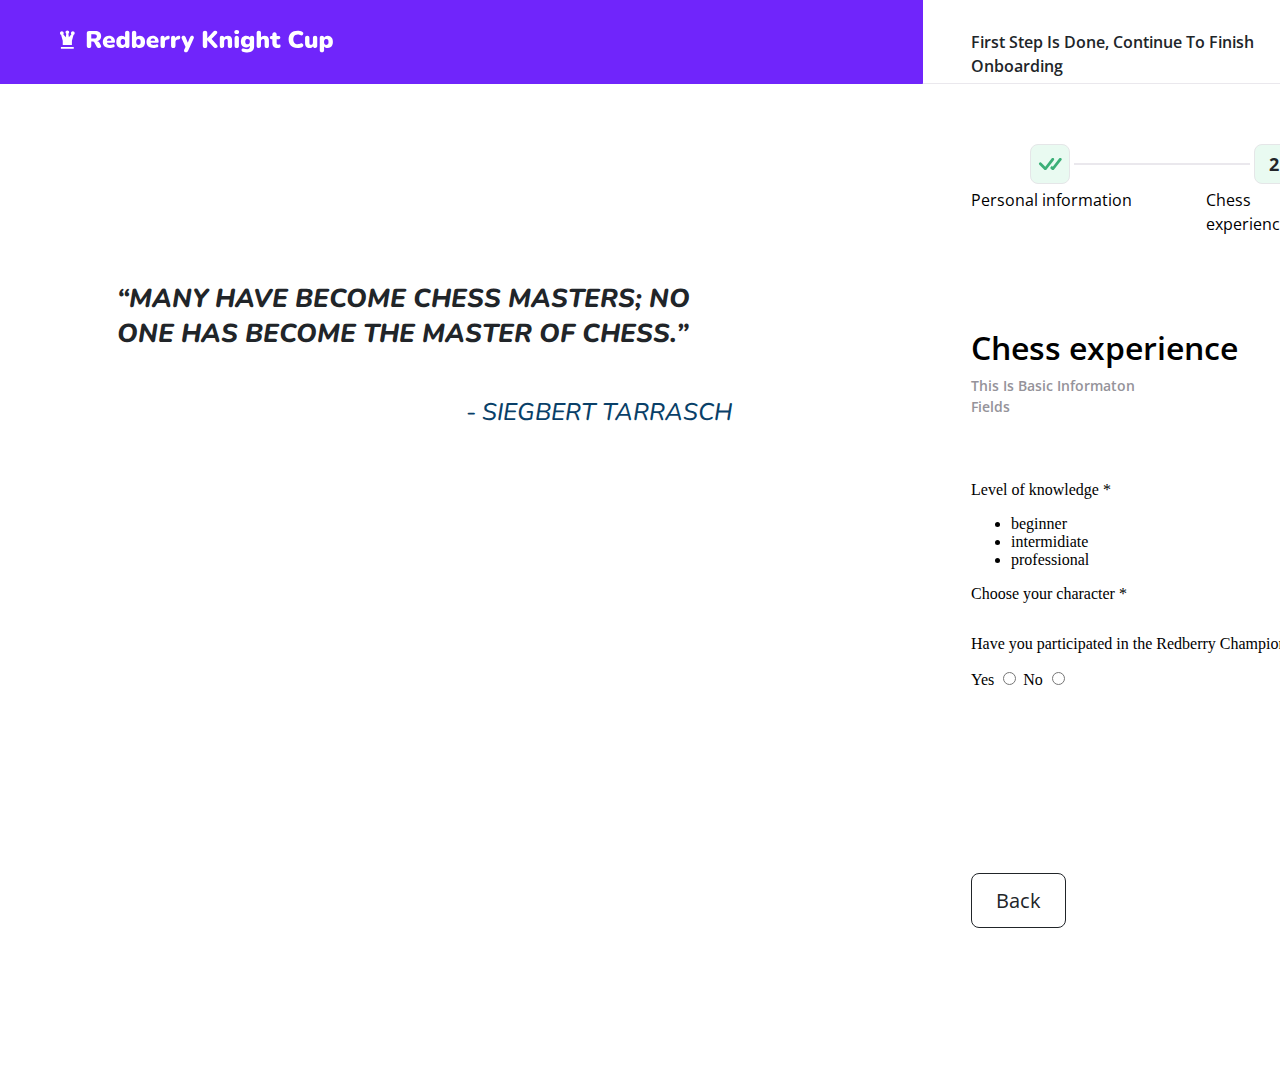
==== html/registration-experience.html @ aff1d94b "added third page for chess experience" ====
<!DOCTYPE html>
<html lang="en">
<head>
    <meta charset="UTF-8">
    <meta http-equiv="X-UA-Compatible" content="IE=edge">
    <meta name="viewport" content="width=device-width, initial-scale=1.0">
    <link rel="stylesheet" href="../css/style.css">
    <link rel="preconnect" href="https://fonts.googleapis.com">
    <link rel="preconnect" href="https://fonts.gstatic.com" crossorigin>
    <link href="https://fonts.googleapis.com/css2?family=Nunito" rel="stylesheet">
    <link href="https://fonts.googleapis.com/css2?family=Open+Sans" rel="stylesheet">
    <title>Redberry Knight Cup</title>
</head>
<body>
    <div class="left-content">
        <div class="top-header">
            <div class="knight-cup-logo">
                <img class="knight-cup-icon" src="../assets/icons/redberry-knight-cup-icon.svg" alt="">
                <img class="knight-cup-text" src="../assets/icons/redberry-knight-cup-text.svg" alt="">
            </div>
        </div>
        <div class="background background-registration-experience"></div>
        <div class="registration-experience-page-text">“Many have become chess masters; 
            no one has become the master of chess.”</div>
        <div class="registration-experience-page-text-author">- Siegbert Tarrasch</div>
    </div>
    
    
    <div class="right-content">
        <div class="registration-header">First step is done, continue to finish onboarding</div>
        <div class="line"></div>
        <div class="steps">
            <div class="step-numbers">
                <div class="step step-active step-1">
                    <div class="step-content">
                        <img src="../assets/icons/success-icon.svg" alt="">
                    </div>
                </div>
                <div class="step-line"></div>
                <div class="step step-active step-2">
                    <div class="step-content">
                        2
                    </div>
                </div>
            </div>
            
            <div class="step-text step-1-text">Personal information</div>
            <div class="step-text step-2-text">Chess experience</div>
        </div>
        <div class="form-header">Chess experience</div>
        <div class="form-subheader">This is basic informaton fields</div>
        <form class="form">
            <div class="form-content experience-form">
                <div class="select-row">
                    <div class="select-menu level">
                        <div class="arrow-icon down"></div>
                        <div class="select-btn">
                            <span class="sBtn-text">Level of knowledge *</span>
                            <i class="bx bx-chevron-down"></i>
                        </div>
                        <div class="options-wrapper">
                            <ul class="options">
                                <li class="option">
                                    <span class="option-text">beginner</span>
                                </li>
                                <li class="option">
                                    <span class="option-text">intermidiate</span>
                                </li>
                                <li class="option">
                                    <span class="option-text">professional</span>
                                </li>
                            </ul>
                        </div>
                    </div>
        
                    <div class="select-menu character">
                        <div class="arrow-icon down"></div>
                        <div class="select-btn">
                            <span class="sBtn-text">Choose your character *</span>
                            <i class="bx bx-chevron-down"></i>
                        </div>
                        <div class="options-wrapper">
                            <ul class="options"></ul>
                        </div>
                    </div>
                </div>
                <div class="participation-radio">
                    <p> Have you participated in the Redberry Championship? * </p>
                    <div class="participation-radio-row">
                        <label class="radio-container">
                            Yes
                            <input type="radio" name="radio-group">
                            <span class="checkmark"></span>
                        </label>
                        <label class="radio-container">
                            No
                            <input type="radio"  name="radio-group">
                            <span class="checkmark"></span>
                        </label>
                    </div>
                </div>
            </div>
            
            <button class="next-btn btn" type="submit">
                <div class="btn-content">
                    <div class="btn-text">
                        Next
                    </div>
                    <div class="btn-arrow">
                        <img src="../assets/icons/btn-arrow.svg" alt="">
                    </div>
                </div>
            </button>
            <button class="back-btn btn" type="button">
                <div class="btn-content">
                    <div class="btn-text">
                        Back
                    </div>
                </div>
            </button>
        </form>
        <!-- <div class="background-red"></div>
        <div class="landing-header-1">CHESS SAYS</div>
        <div class="landing-header-small">A LOT ABOUT</div>
        <div class="landing-header-2">WHO WE ARE</div>
        <div class="get-started-btn">
            <div class="get-started-btn-content">
                <div class="get-started-btn-text">
                    Get Started
                </div>
                <div class="get-started-btn-arrow">
                    <img src="../assets/icons/btn-arrow.svg" alt="">
                </div>
            </div>
        </div> -->
    </div>
    <script src="../js/experience-info-script.js"></script>
</body>
</html>
---- css/style.css ----
/* Left Page */
.top-header {
    position: absolute;
    width: 923px;
    height: 84px;
    left: 0px;
    top: 0px;

    background: #7025FB;
}

.knight-cup-logo {
    position: absolute;
    left: 6.5%;
    right: 63.62%;
    top: 35.71%;
    bottom: 36.49%;
}

.knight-cup-icon {
    position: absolute;
    left: 0%;
    right: 94.68%;
    top: 1.75%;
    bottom: 19.74%;
}

.knight-cup-text {
    position: absolute;
    width: 252.82px;
    height: 23.35px;
    left: 22.93px;
    top: 0px;
}

/* Backgrounds */
.background {
    position: absolute;
    width: 923px;
    height: 996px;
    left: 0px;
    top: 84px;
}

.background-red {
    position: absolute;
    width: 997px;
    height: 1080px;
    left: 923px;
    top: 0px;

    background: #FD5334;
}

.background-landing {
    background: url(../assets/images/landing-page-photo.png);
}

.background-registration-personal {
    background: url(../assets/images/registration-personal-page-photo.png);
}
.background-registration-personal {
    background: url(../assets/images/registration-personal-page-photo.png);
}



/* Headers */
.landing-header-1 {
    position: absolute;
    width: 496px;
    height: 109px;
    left: 1008px;
    top: 265px;

    font-family: 'Nunito';
    font-style: normal;
    font-weight: 800;
    font-size: 80px;
    line-height: 109px;
    text-transform: uppercase;

    color: #FFFFFF;
}


.landing-header-2 {
    position: absolute;
    width: 570px;
    height: 109px;
    left: 1008px;
    top: 390px;

    font-family: 'Nunito';
    font-style: normal;
    font-weight: 900;
    font-size: 80px;
    line-height: 109px;
    text-transform: uppercase;

    color: #FFFFFF;
}

.landing-header-small {
    position: absolute;
    width: 136px;
    height: 27px;
    left: 1530px;
    top: 306px;

    font-family: 'Nunito';
    font-style: normal;
    font-weight: 700;
    font-size: 20px;
    line-height: 27px;
    text-transform: uppercase;
    color: #212529;
}


.registration-header {
    position: absolute;
    height: 24px;
    left: 971px;
    top: 30px;

    font-family: 'Open Sans';
    font-style: normal;
    font-weight: 600;
    font-size: 16px;
    line-height: 150%;

    text-transform: capitalize;
    color: #212529;
}

.registration-personal-page-text {
    position: absolute;
    width: 423px;
    height: 83px;
    left: 132px;
    top: 335px;
    
    font-family: 'Nunito';
    font-style: italic;
    font-weight: 800;
    font-size: 26px;
    line-height: 35px;
    text-transform: uppercase;
    
    color: #212529;
}

.registration-personal-page-text-author {
    position: absolute;
    width: 222px;
    height: 33px;
    left: 132px;
    top: 442px;
    
    font-family: 'Nunito';
    font-style: italic;
    font-weight: 500;
    font-size: 24px;
    line-height: 33px;
    text-transform: uppercase;
    color: #E5E6E8;
}
.registration-experience-page-text {
    position: absolute;
    width: 615px;
    height: 83px;
    left: 117px;
    top: 281px;
    
    font-family: 'Nunito';
    font-style: italic;
    font-weight: 800;
    font-size: 26px;
    line-height: 35px;
    text-transform: uppercase;
    
    color: #212529;
}

.registration-experience-page-text-author {
    position: absolute;
    width: 266px;
    height: 33px;
    left: 466px;
    top: 396px;
    
    font-family: 'Nunito';
    font-style: italic;
    font-weight: 500;
    font-size: 24px;
    line-height: 33px;
    /* identical to box height */
    
    text-transform: uppercase;
    
    color: #093F68;
}

.line {
    position: absolute;
    width: 998px;
    height: 0;
    left: 923px;
    top: 84px;
    margin: -1px;
    border-top: 1px solid rgba(185, 180, 196, 0.3);
}


/* Buttons */
.btn {
    display: flex;
    flex-direction: column;
    align-items: flex-start;
    padding: 13px 24px;
    gap: 10px;
    border: none;
    /* background: none; */
    background: #212529;
    border-radius: 8px;
}


.btn-content {
    display: flex;
    flex-direction: row;
    align-items: center;
    padding: 0px;
    gap: 12px;
    flex: none;
    order: 0;

}

.btn-text {
    height: 27px;
    font-family: 'Open Sans';
    font-style: normal;
    font-weight: 400;
    font-size: 20px;
    line-height: 27px;
    text-transform: capitalize;
    flex: none;
    order: 0;
    flex-grow: 0;
}


.btn-arrow {
    width: 24px;
    height: 24px;
    flex: none;
    order: 1;
    flex-grow: 0;
}

.get-started-btn {
    position: absolute;
    left: 1008px;
    top: 601px;
    width: 143px;

    background: #212529;
    color: #FFFFFF;
    border-radius: 8px;
}

.get-started-btn:hover, .next-btn:hover {
    border: 4px solid rgba(194, 165, 249, 0.8);
    margin-left: -4px;
    margin-top: -4px;
    border-radius: 8px;
    cursor: pointer;
}
.next-btn {
    position: absolute;
    left: 1618px;
    top: 873px;

    background: #212529;
    border-radius: 8px;
    color: #FFFFFF;
}

.get-started-btn:hover, .next-btn:hover {
    border: 4px solid rgba(194, 165, 249, 0.8);
    margin-left: -4px;
    margin-top: -4px;
    border-radius: 8px;
    cursor: pointer;
}

.back-btn {
    box-sizing: border-box;

    position: absolute;
    left: 971px;
    top: 873px;

    border: 1px solid #212529;
    border-radius: 8px;
    background-color: white;
    color: #212529;
}

.back-btn:hover {
    background: rgba(185, 180, 196, 0.3);
    border: 1px solid rgba(194, 165, 249, 0.8);
}


/* Steps */
.steps {
    position: absolute;
    width: 366px;
    height: 65px;
    left: 971px;
    top: 144px;    
}

.step-numbers {
    display: flex;
    flex-direction: row;
    align-items: center;
    padding: 0px;
    gap: 4px;

    position: absolute;
    width: 262px;
    height: 40px;
    left: 59px;
    top: 0px;

}

.step {
    box-sizing: border-box;
    width: 40px;
    height: 40px;
    background: #FFFFFF;
    border: 1px solid #E5E6E8;
    border-radius: 8px;
    display: flex;
    align-items: center;
    justify-content: center;
    flex: none;
    flex-grow: 0;
}

.step-active {
    background: #E9FAF1;
}

.step-disabled {
    background: #F5F5F5;
}

.step-1 {
    order: 0;
}

.step-2 {
    order: 2;
}

.step-content {
    /* position: absolute; */
    /* width: 100%; */
    height: 25px;
    left: 14px;
    top: 8px;

    font-family: 'Open Sans';
    font-style: normal;
    font-weight: 700;
    font-size: 18px;
    line-height: 25px;
    /* identical to box height */

    margin: 0 auto;
    color: #212529;
}

.step-content-disabled {
    color: #95939A;
}

.step-line {
    width: 174px;
    height: 0px;
    border: 1px solid rgba(185, 180, 196, 0.3);
    flex: none;
    order: 1;
    flex-grow: 0;
}

.step-text {
    position: absolute;
    left: 0px;
    top: 44px;
    font-family: 'Open Sans';
    font-style: normal;
    font-weight: 400;
    font-size: 16px;
    line-height: 150%;
    color: #000000;
}

.step-1-text {
    left: 0px;
    top: 44px;
}

.step-2-text {
    left: 235px;
    top: 44px;
}

/* Form  */
.form-header {
    position: absolute;
    width: 328px;
    height: 48px;
    left: 971px;
    top: 324px;
    
    font-family: 'Open Sans';
    font-style: normal;
    font-weight: 600;
    font-size: 32px;
    line-height: 150%;
    /* identical to box height, or 48px */
    
    
    color: #000000;    
}

.form-subheader {
    position: absolute;
    width: 205px;
    height: 21px;
    left: 971px;
    top: 375px;
    
    font-family: 'Open Sans';
    font-style: normal;
    font-weight: 600;
    font-size: 14px;
    line-height: 150%;
    /* identical to box height, or 21px */
    
    text-transform: capitalize;
    
    color: #95939A;
}

.form-content {
    display: flex;
    flex-direction: column;
    align-items: flex-start;
    padding: 0px;
    position: absolute;
    width: 775px;
    height: 304px;
    left: 971px;
    top: 481px;
}

/* Text Input */
.text-input {
    display: flex;
    align-items: flex-start;

    width: 743px;
    height: 30px;
    padding: 8px 16px;

    background: rgba(255, 255, 255, 1e-06);

    flex: none;
    order: 0;
    align-self: stretch;
    flex-grow: 0;

    font-family: 'Open Sans';
    font-style: normal;
    font-weight: 400;
    font-size: 20px;
    line-height: 150%;

    color: #212529;
    border: 0;

    box-shadow: inset 0px -1px 0px rgba(0, 0, 0, 0.125);
    border-radius: 4px;
}

.text-input:hover {
    background: #F8F9FA;
}

.text-input:active {
    background: #E9ECEF;
}

.text-input.invalid-input {
    background: #FFEFEF;
    color: #DC3545;
}

.text-input.invalid-input::placeholder {
    background: #FFEFEF;
    color: #DC3545;
}

.text-input:focus {
    outline: none;
}

.text-input {
    border: 0
}

.personal-info-form {
    gap: 40px;
}
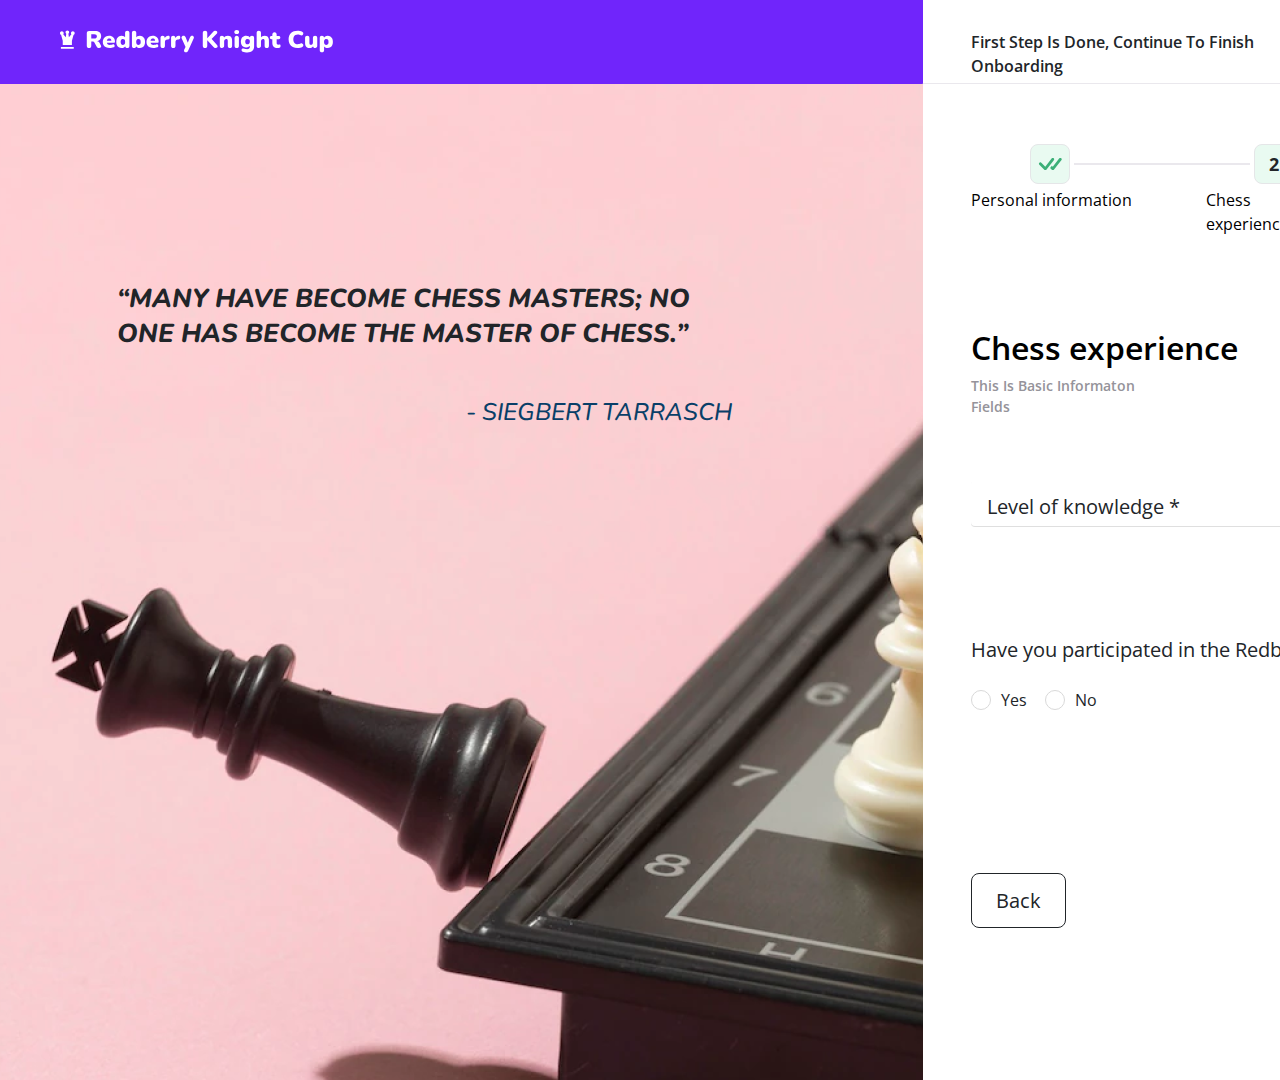
==== commit 55347f9e: "finalizing" ====
--- a/html/registration-experience.html
+++ b/html/registration-experience.html
@@ -119,20 +119,7 @@
                 </div>
             </button>
         </form>
-        <!-- <div class="background-red"></div>
-        <div class="landing-header-1">CHESS SAYS</div>
-        <div class="landing-header-small">A LOT ABOUT</div>
-        <div class="landing-header-2">WHO WE ARE</div>
-        <div class="get-started-btn">
-            <div class="get-started-btn-content">
-                <div class="get-started-btn-text">
-                    Get Started
-                </div>
-                <div class="get-started-btn-arrow">
-                    <img src="../assets/icons/btn-arrow.svg" alt="">
-                </div>
-            </div>
-        </div> -->
+      
     </div>
     <script src="../js/experience-info-script.js"></script>
 </body>
--- a/css/style.css
+++ b/css/style.css
@@ -59,11 +59,10 @@
 .background-registration-personal {
     background: url(../assets/images/registration-personal-page-photo.png);
 }
-.background-registration-personal {
-    background: url(../assets/images/registration-personal-page-photo.png);
-}
-
-
+
+.background-registration-experience {
+    background: url(../assets/images/registration-experience-page-photo.png);
+}
 
 /* Headers */
 .landing-header-1 {
@@ -83,7 +82,6 @@
     color: #FFFFFF;
 }
 
-
 .landing-header-2 {
     position: absolute;
     width: 570px;
@@ -114,9 +112,9 @@
     font-size: 20px;
     line-height: 27px;
     text-transform: uppercase;
-    color: #212529;
-}
-
+
+    color: #212529;
+}
 
 .registration-header {
     position: absolute;
@@ -163,9 +161,13 @@
     font-weight: 500;
     font-size: 24px;
     line-height: 33px;
+    /* identical to box height */
+    
     text-transform: uppercase;
+    
     color: #E5E6E8;
 }
+
 .registration-experience-page-text {
     position: absolute;
     width: 615px;
@@ -211,7 +213,6 @@
     margin: -1px;
     border-top: 1px solid rgba(185, 180, 196, 0.3);
 }
-
 
 /* Buttons */
 .btn {
@@ -271,6 +272,16 @@
     border-radius: 8px;
 }
 
+.next-btn {
+    position: absolute;
+    left: 1618px;
+    top: 873px;
+
+    background: #212529;
+    border-radius: 8px;
+    color: #FFFFFF;
+}
+
 .get-started-btn:hover, .next-btn:hover {
     border: 4px solid rgba(194, 165, 249, 0.8);
     margin-left: -4px;
@@ -278,23 +289,6 @@
     border-radius: 8px;
     cursor: pointer;
 }
-.next-btn {
-    position: absolute;
-    left: 1618px;
-    top: 873px;
-
-    background: #212529;
-    border-radius: 8px;
-    color: #FFFFFF;
-}
-
-.get-started-btn:hover, .next-btn:hover {
-    border: 4px solid rgba(194, 165, 249, 0.8);
-    margin-left: -4px;
-    margin-top: -4px;
-    border-radius: 8px;
-    cursor: pointer;
-}
 
 .back-btn {
     box-sizing: border-box;
@@ -313,7 +307,6 @@
     background: rgba(185, 180, 196, 0.3);
     border: 1px solid rgba(194, 165, 249, 0.8);
 }
-
 
 /* Steps */
 .steps {
@@ -529,4 +522,234 @@
 
 .personal-info-form {
     gap: 40px;
+}
+
+.experience-form {
+    gap: 88px;  
+}
+
+
+
+/* Select */
+.select-row {
+    display: flex;
+}
+
+.select-menu.character {
+    margin-left: 23px;
+}
+
+.select-menu{
+    position: relative;
+    z-index: 1;
+}
+.select-menu .select-btn{
+    width: 312px;
+    height: 30px;
+    background: #FFFFFF;
+    box-shadow: inset 0px -1px 0px rgba(0, 0, 0, 0.125);
+    border-radius: 4px;
+
+    font-family: 'Open Sans';
+    font-style: normal;
+    font-weight: 400;
+    font-size: 20px;
+    line-height: 150%;
+    color: #212529;
+    flex: none;
+    order: 0;
+    align-self: stretch;
+    flex-grow: 0;
+    padding: 8px 64px 8px 16px;
+}
+
+.select-btn i{
+    font-size: 25px;
+    transition: 0.3s;
+}
+
+.select-menu .arrow-icon {
+    position: absolute;
+    right: 20px;
+    width: 14px;
+    height: 8px;
+    top: 19px;
+    bottom: 19px;
+    background: url(../assets/icons/select-arrow-down.svg);
+}
+
+.select-menu .arrow-icon.up {
+    background: url(../assets/icons/select-arrow-up.svg);
+}
+
+.select-menu:hover {
+    cursor: pointer;
+} 
+
+.select-menu.active .select-btn i{
+    transform: rotate(-180deg);
+}
+
+.select-menu .options-wrapper {
+    position: relative;
+}
+
+.select-menu .options{
+    box-sizing: border-box;
+
+    position: absolute;
+    width: 392px;
+
+    left: 0px;
+    top: 0px;
+
+    background: #FFFFFF;
+    border: 1px solid rgba(185, 180, 196, 0.3);
+    box-shadow: 0px 2px 4px rgba(0, 0, 0, 0.1);
+    border-radius: 4px;
+    display: none;
+
+    list-style-type: none;
+    padding-inline-start: 0;
+    padding: 20px 0;
+}
+.select-menu.active .options{
+    display: block;
+}
+.options .option{
+    font-family: 'Open Sans';
+    font-style: normal;
+    font-weight: 400;
+    font-size: 20px;
+    line-height: 150%;
+
+    color: #000000;
+    padding-top: 8px;
+    padding-bottom: 7px;
+    padding-left: 20px;
+}
+
+.options .option:hover{
+    background: #F7F7F9;
+    font-weight: 600;
+}
+.option i{
+    font-size: 25px;
+    margin-right: 12px;
+}
+.option .option-text{
+    font-size: 18px;
+    color: #333;
+    text-transform: capitalize;
+}
+
+.character-img {
+    /* width: 100px; */
+    height: 72px;
+}
+
+/* Radio */
+.participation-radio {
+    width: 743px;
+    height: 30px;
+
+    font-family: 'Open Sans';
+    font-style: normal;
+    font-weight: 400;
+    font-size: 20px;
+    line-height: 150%;
+    color: #212529;
+
+    flex: none;
+    order: 0;
+    align-self: stretch;
+    flex-grow: 0;
+}
+
+/* Customize the label (the container) */
+.radio-container {
+    display: block;
+    position: relative;
+    padding-left: 30px;
+    margin-bottom: 12px;
+    cursor: pointer;
+    -webkit-user-select: none;
+    -moz-user-select: none;
+    -ms-user-select: none;
+    user-select: none;
+    font-size: 16px;
+  }
+  
+  /* Hide the browser's default radio button */
+  .radio-container input {
+    position: absolute;
+    opacity: 0;
+    cursor: pointer;
+    height: 0;
+    width: 0;
+  }
+  
+  /* Create a custom radio button */
+  .checkmark {
+    position: absolute;
+    top: 0;
+    left: 0;
+    height: 20px;
+    width: 20px;
+    box-sizing: border-box;
+    border: 1px solid #D9D9D9;
+    border-radius: 50%;
+    top: 50%;
+    transform: translateY(-50%);
+  }
+
+  
+  .radio-container input:checked ~ .checkmark {
+    
+    border: 5px solid #0D6EFD;
+    
+  }
+  
+  .checkmark:after {
+    content: "";
+    position: absolute;
+    display: none;
+  }
+  
+  .radio-container input:checked ~ .checkmark:after {
+    display: block;
+  }
+
+  .participation-radio-row {
+      display: flex;
+  }
+
+  .radio-container:not(:first-child) {
+    margin-left: 18px;
+}
+
+.background-onboarding-completed {
+    position: absolute;
+    width: 923px;
+    height: 996px;
+    left: 0px;
+    top: 84px;
+
+    background: url(../assets/images/onboarding-completed-page-photo.png);
+}
+
+.rocket {
+    position: absolute;
+    left: 1201px;
+    top: 416px;
+}
+
+/* Remove increment arrows for number input */
+input[type=number]::-webkit-inner-spin-button, 
+input[type=number]::-webkit-outer-spin-button { 
+  -webkit-appearance: none; 
+}
+
+input[type=number] {
+  -moz-appearance: textfield;
 }